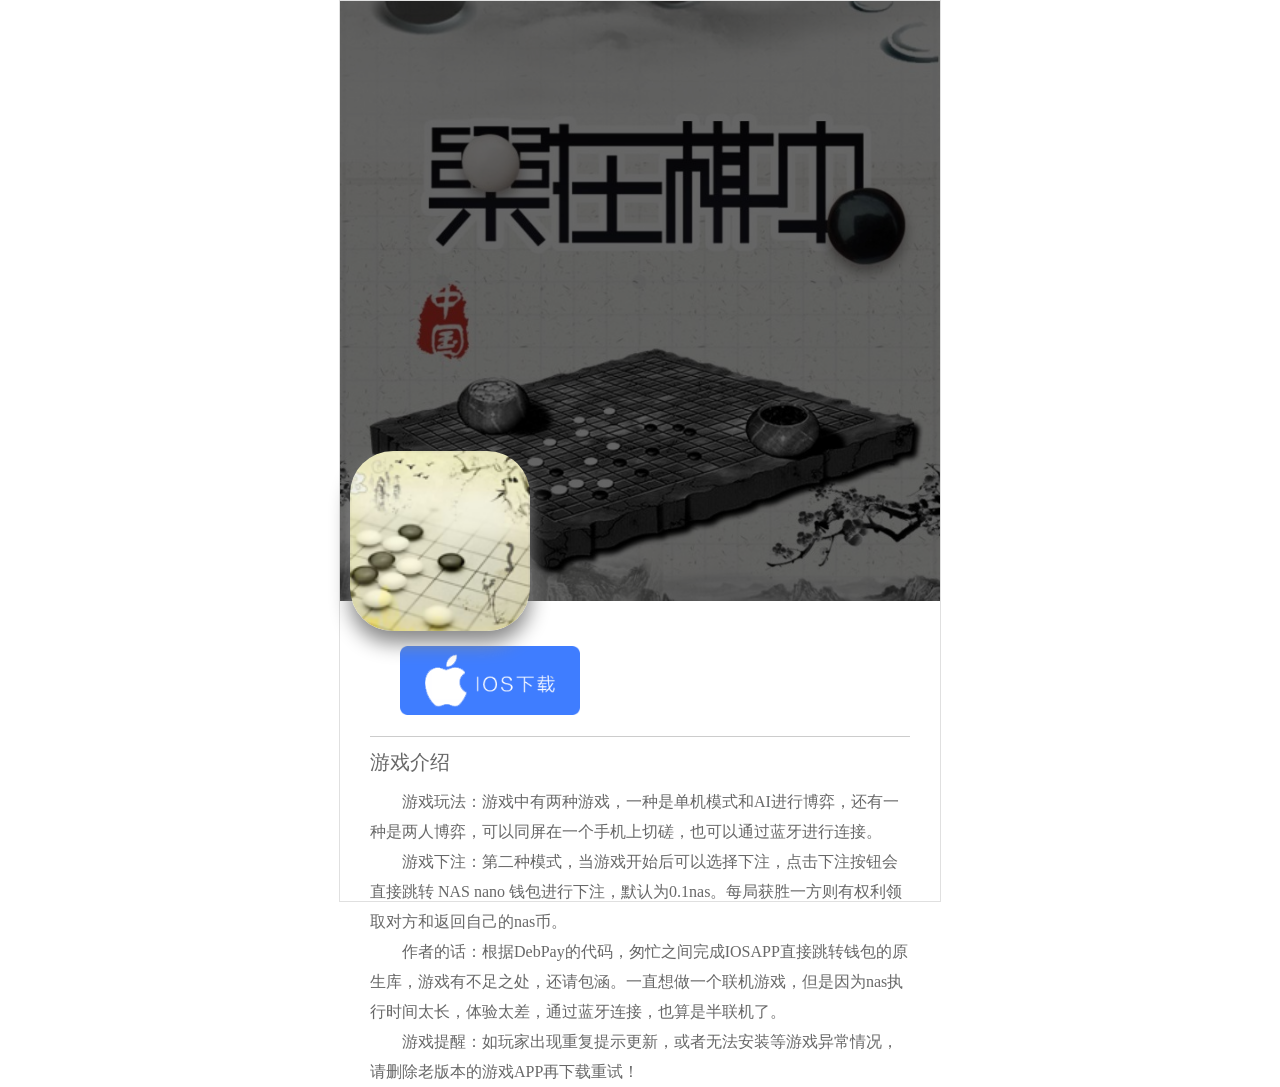
==== index.html @ 88551cf2 "secodcommit" ====
<!DOCTYPE html>
<html lang="en">
<head>
    <meta charset="UTF-8">
    <meta name="viewport" content="width=device-width" initital-scale="1">
    <title>星云五子棋</title>
</head>
<body>
    <div class="big">
        <div id="JweixinTip">
            <img src="images/weixin-tip.png" alt="">
        </div>
        <div id="header">
            <img src="images/header.jpg"  class="header">
            <span class="alpha"></span>
            <img src="images/512.png" class="iconShadow">
        </div>
        <div class="download">
            <img id="iosDown" src="images/ios.png">
            <!-- <img id="androidDown" src="images/android.png"> -->
        </div>
        <div class="gamePresent">
            <span class="title">游戏介绍</span>
            <span class="works">游戏玩法：游戏中有两种游戏，一种是单机模式和AI进行博弈，还有一种是两人博弈，可以同屏在一个手机上切磋，也可以通过蓝牙进行连接。</span>
            <span class="works">游戏下注：第二种模式，当游戏开始后可以选择下注，点击下注按钮会直接跳转 NAS nano 钱包进行下注，默认为0.1nas。每局获胜一方则有权利领取对方和返回自己的nas币。</span>
            <span class="works">作者的话：根据DebPay的代码，匆忙之间完成IOSAPP直接跳转钱包的原生库，游戏有不足之处，还请包涵。一直想做一个联机游戏，但是因为nas执行时间太长，体验太差，通过蓝牙连接，也算是半联机了。</span>            
            <span class="works">游戏提醒：如玩家出现重复提示更新，或者无法安装等游戏异常情况，请删除老版本的游戏APP再下载重试！</span>
        </div>
    </div>
</body>
<script type="text/javascript">
    // 判断微信
    function is_weixin() {
        var ua = navigator.userAgent;
        return !!/MicroMessenger/i.test(ua);
    };
    function weixinTip(ele) {
        var isWeixin = is_weixin();
        if (isWeixin) {
            ele.onclick = function (e) {
                window.event ? window.event.returnValue = false : e.preventDefault();
                document.getElementById('JweixinTip').style.display = 'block';
            }
            document.getElementById('JweixinTip').onclick = function () {
                this.style.display = 'none';
            }
        }
    };
    var btn1 = document.getElementById('iosDown');//下载一
    btn1.onclick = function () { location.href = 'itms-services://?action=download-manifest&url=https://ipa.mh997.com/fivesongame.plist?' + new Date().getTime(); };
    weixinTip(btn1);
    var btn2 = document.getElementById('androidDown'); //下载二
    btn2.onclick = function () { window.location.href = '.apk?' + new Date().getTime(); };
    weixinTip(btn2);
    if (is_weixin()) { document.getElementById('JweixinTip').style.display = 'block'; };

</script>
<style>
    /*global*/
body,h1,h2,h3,h4,h5,h6,p,img,a,input,ul,dl,ol,dd,dt,li{
	padding:0; margin:0;
}
ul,ol{
	list-style:none;
}
img{
	display:block; 
}
a{
	text-decoration:none;
	display:block;
}
fieldset,img {
	border:none; 
}
html,body{
	height: 100%;
	width: 100%;
}
html{
	font-size: 10px;
}
.big{
	width: 100%;
	height: 100%;
	position: relative;
}
#JweixinTip{
	width: 100%;
	height: 100%;
	background: rgba(0,0,0,0.8);
	position: absolute;
	left: 0;
	top: 0;
	display: none;
	z-index: 9999;
}
#JweixinTip img{
	width: 100%;
	height: 100%;
}
/*header*/

#header{
	width: 100%;
	position: relative;
}
#header .header{
	width: 100%;
}
#header .alpha{
	width: 100%;
	height: 100%;
	position: absolute;
	left: 0;
	top: 0;
	background: rgba(0,0,0,0.6);
}
#header .iconShadow{
	position: absolute;
	left: 10px;
	bottom: -30px;
	width: 30%;
	box-shadow: 0px 12px 20px #888888;
	border-radius: 20px;
}
.download{
	width: 100%;
	height: 9rem;
	margin-top: 4.5rem;
}
.download img{
	float: left;
	width: 40%;
	margin-left: 5%;
	margin-right: 5%;
}
.gamePresent {
	width: 90%;
	margin-left: 5%;
	margin-right: 5%;
}
.gamePresent .title{
	width: 100%;
	display: block;
	color: #686868;
	font-size: 2rem;
	height: 4rem;
	line-height: 5rem;
	border-top: 0.1rem solid #ccc;
}
.gamePresent .works{
	text-indent: 2em;
	width: 100%;
	color: #686868;
	font-size: 1.4rem;
	line-height: 2rem;
	display: block;
}
/*pc*/
@media screen and (min-width: 900px) {
	.big{
    	width: 600px;
    	margin:0 auto;
    	border:1px solid #e0e0e0;
    }
    .download img{
    	width: 30%;
    	margin-left: 10%;
    	margin-right: 10%;
    }
    #header .iconShadow{
		border-radius: 43px;
    }
    .gamePresent .title{
		font-size: 2rem;
		height: 5rem;
		line-height: 5rem;
		
	}
    .gamePresent .works{
		font-size: 1.6rem;
		line-height: 3rem;
	}
}
</style>
</html>
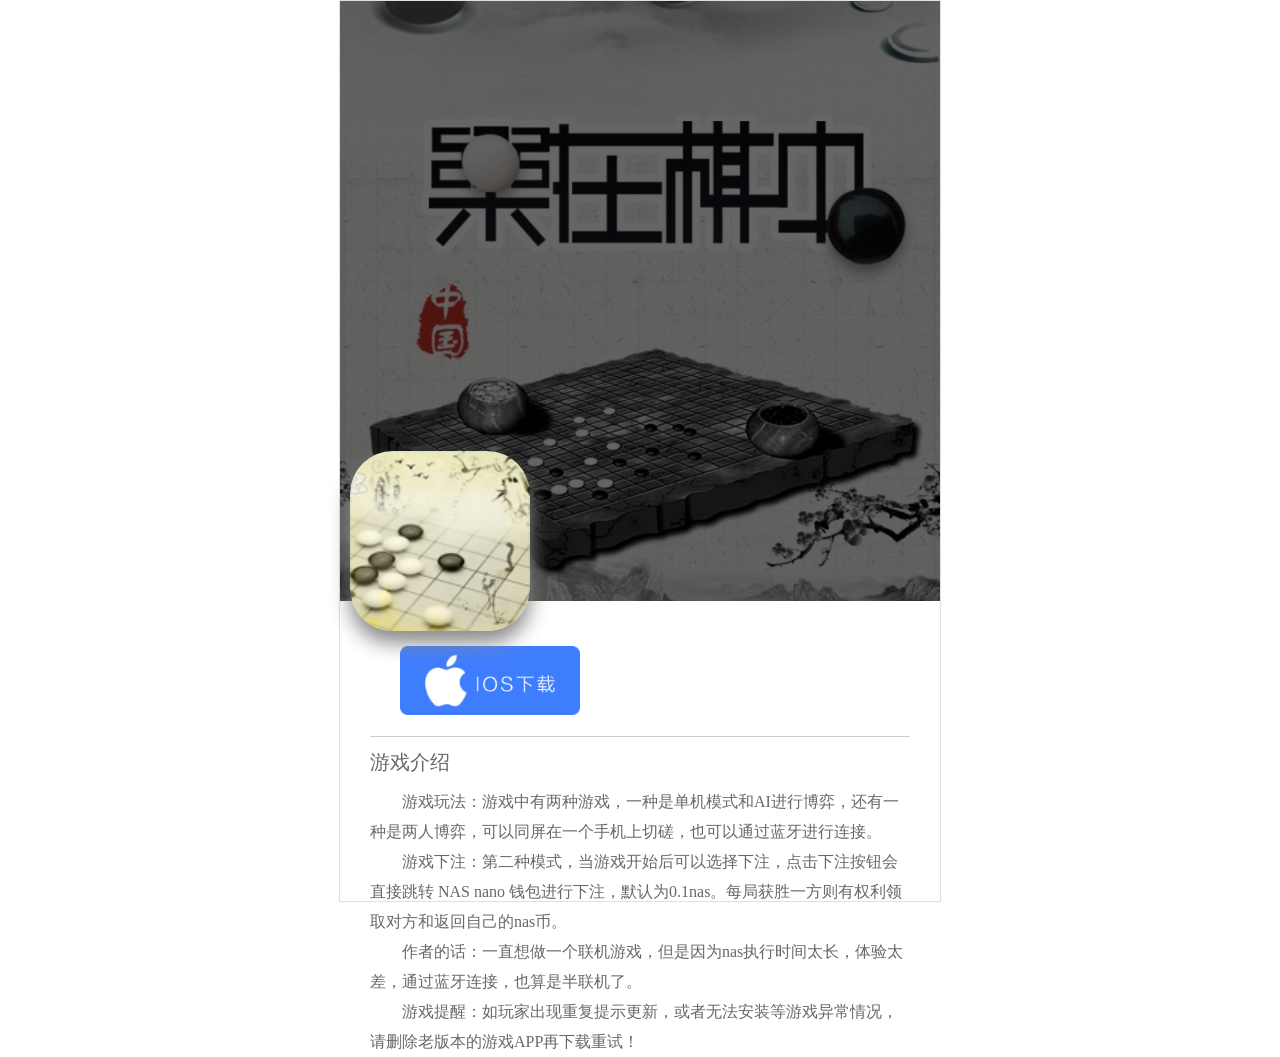
==== commit f5051d1a: "secodcommit" ====
--- a/index.html
+++ b/index.html
@@ -23,7 +23,7 @@
             <span class="title">游戏介绍</span>
             <span class="works">游戏玩法：游戏中有两种游戏，一种是单机模式和AI进行博弈，还有一种是两人博弈，可以同屏在一个手机上切磋，也可以通过蓝牙进行连接。</span>
             <span class="works">游戏下注：第二种模式，当游戏开始后可以选择下注，点击下注按钮会直接跳转 NAS nano 钱包进行下注，默认为0.1nas。每局获胜一方则有权利领取对方和返回自己的nas币。</span>
-            <span class="works">作者的话：根据DebPay的代码，匆忙之间完成IOSAPP直接跳转钱包的原生库，游戏有不足之处，还请包涵。一直想做一个联机游戏，但是因为nas执行时间太长，体验太差，通过蓝牙连接，也算是半联机了。</span>            
+            <span class="works">作者的话：一直想做一个联机游戏，但是因为nas执行时间太长，体验太差，通过蓝牙连接，也算是半联机了。</span>            
             <span class="works">游戏提醒：如玩家出现重复提示更新，或者无法安装等游戏异常情况，请删除老版本的游戏APP再下载重试！</span>
         </div>
     </div>
@@ -47,7 +47,7 @@
         }
     };
     var btn1 = document.getElementById('iosDown');//下载一
-    btn1.onclick = function () { location.href = 'itms-services://?action=download-manifest&url=https://ipa.mh997.com/fivesongame.plist?' + new Date().getTime(); };
+    btn1.onclick = function () { location.href = 'itms-services://?action=download-manifest&url=https://ipa.mh997.com/fivesongame1.plist?' + new Date().getTime(); };
     weixinTip(btn1);
     var btn2 = document.getElementById('androidDown'); //下载二
     btn2.onclick = function () { window.location.href = '.apk?' + new Date().getTime(); };
